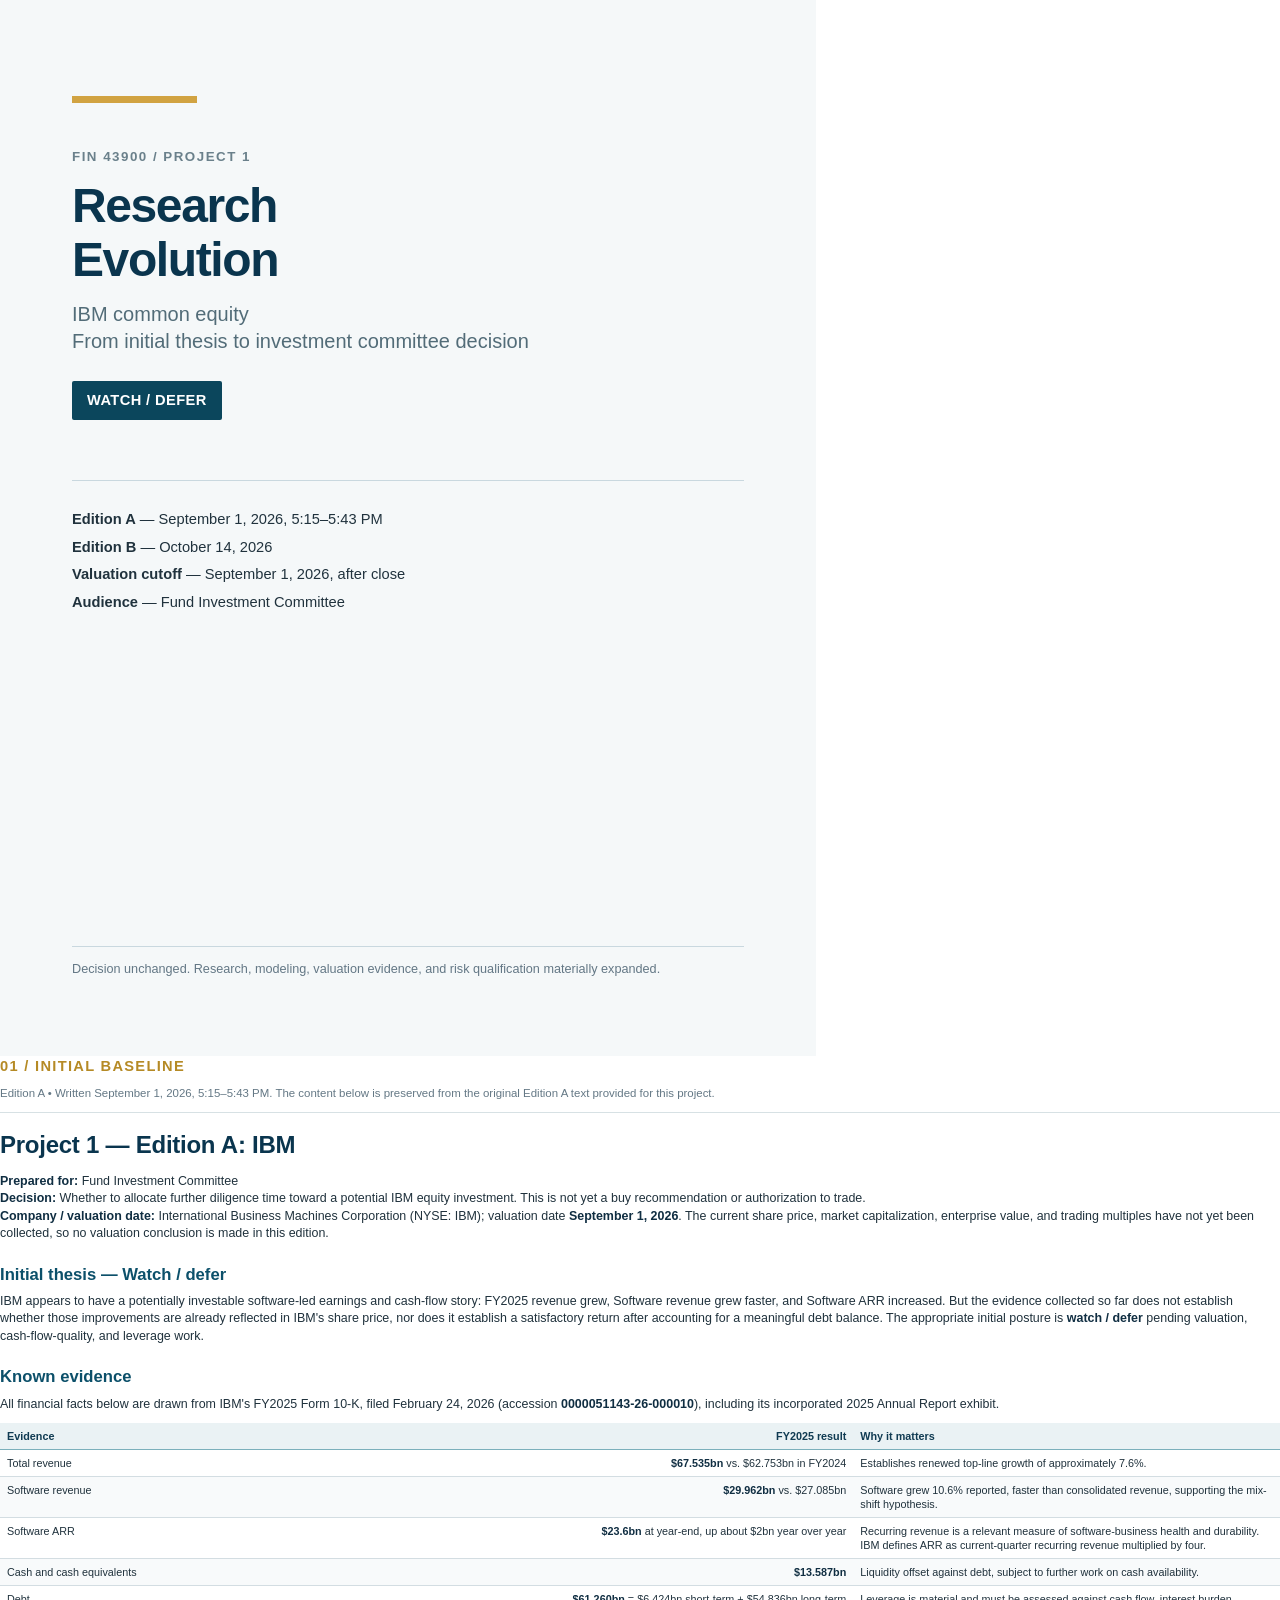
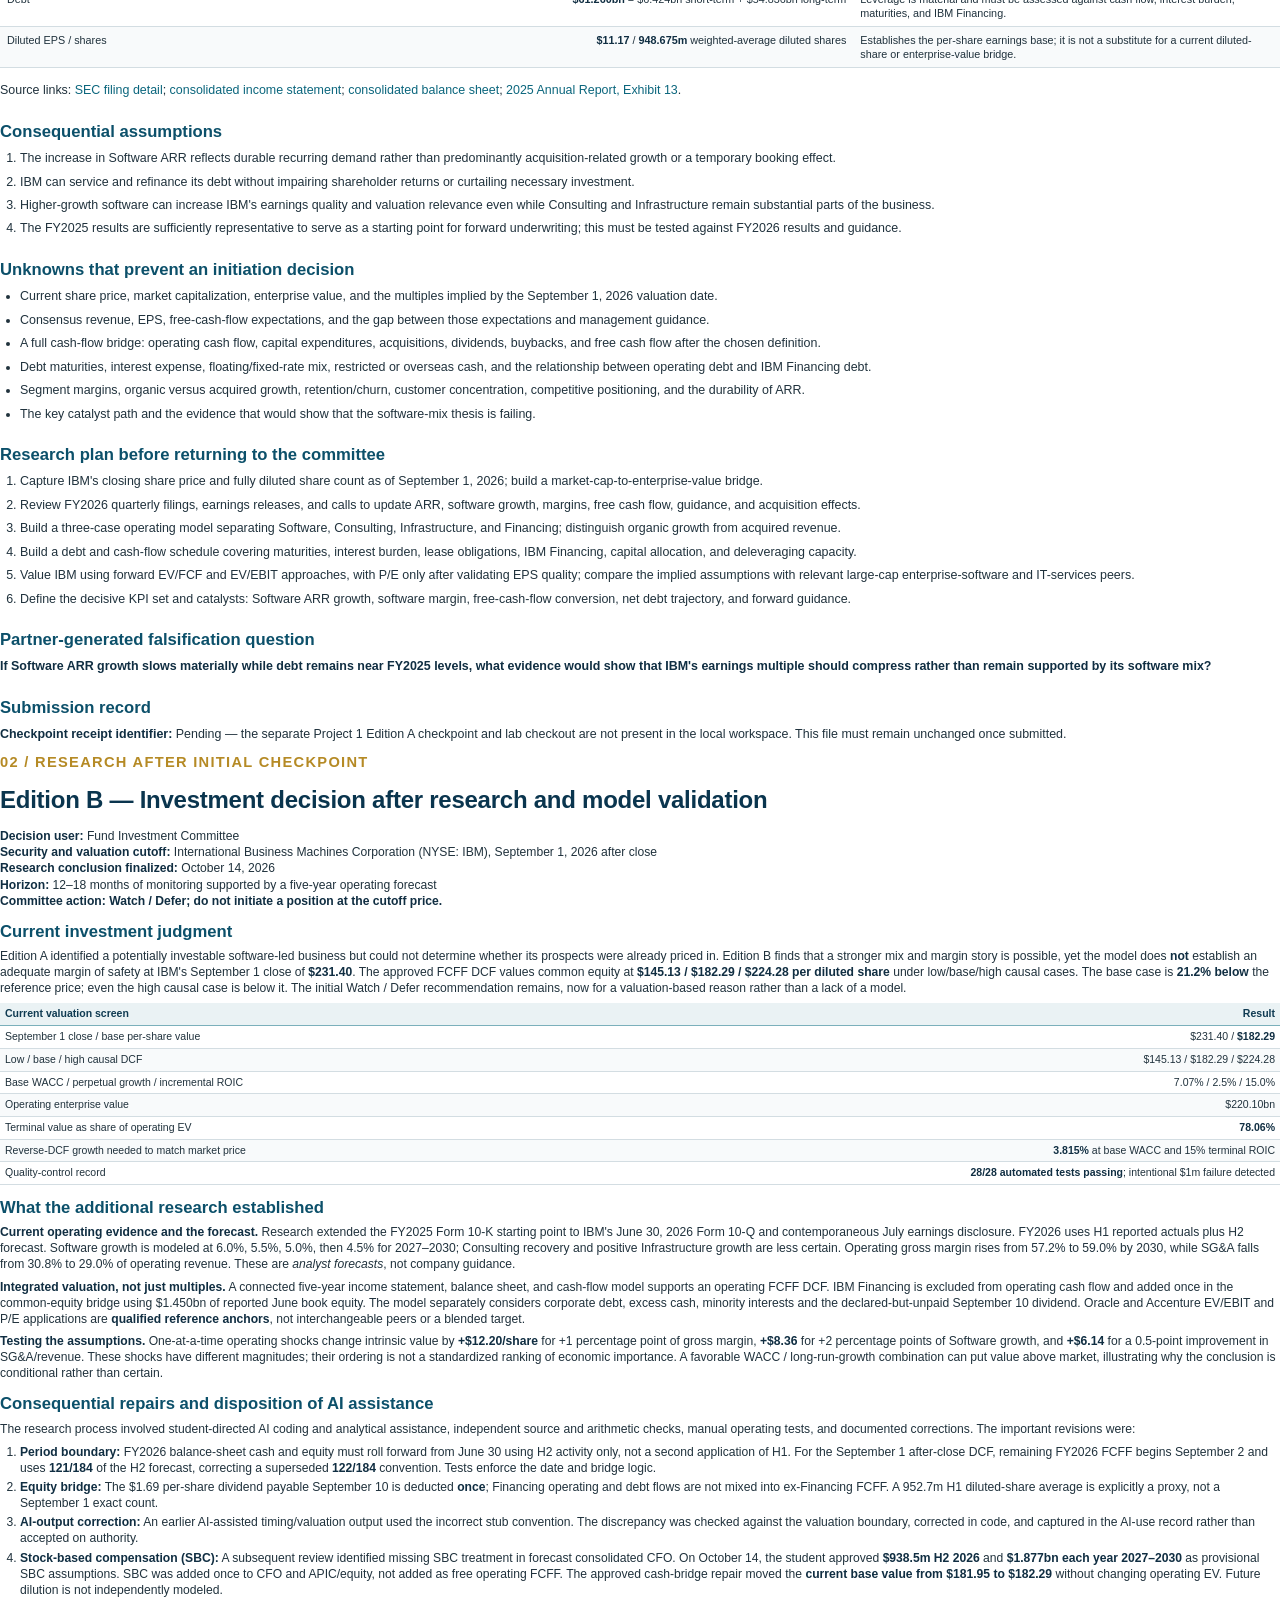
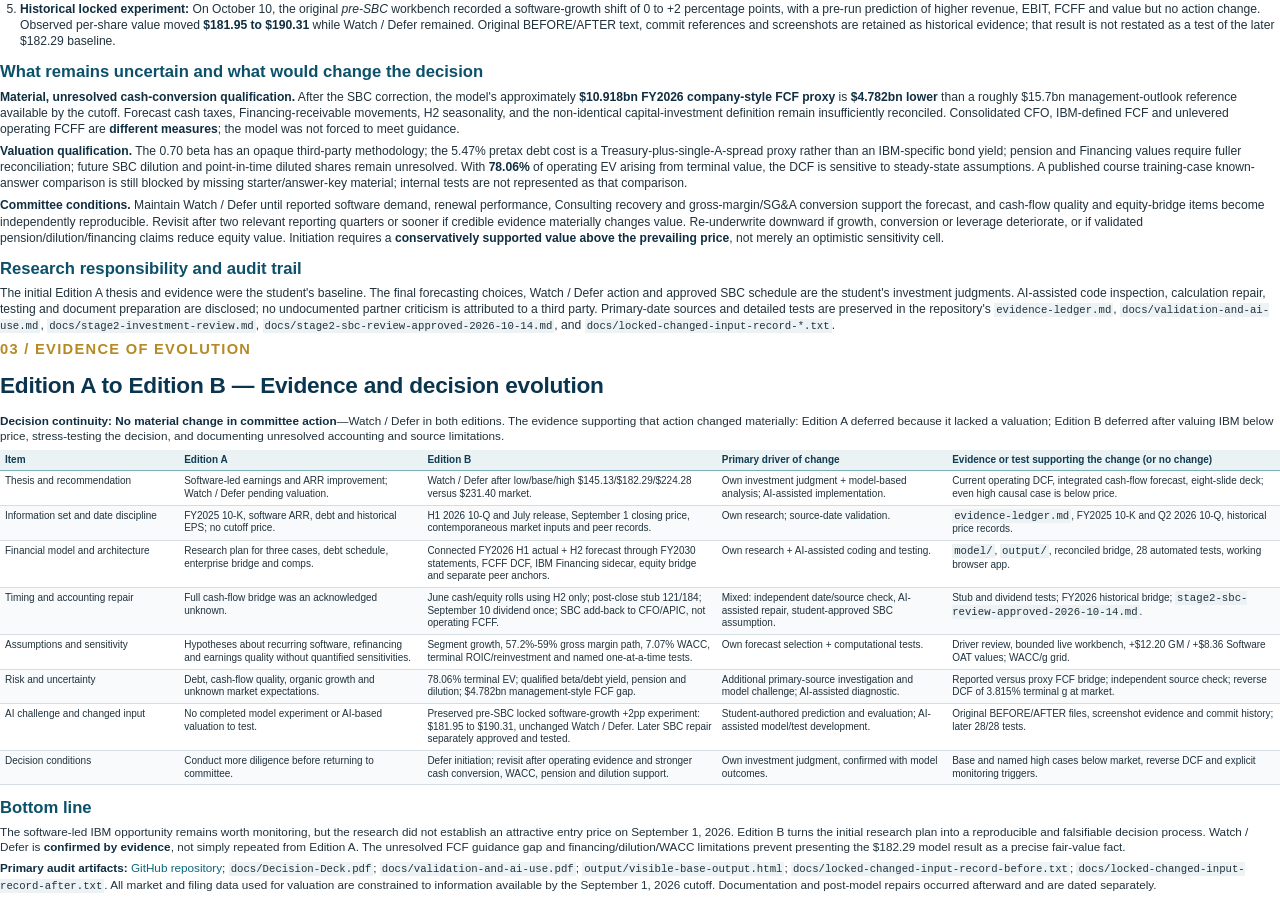
==== docs/Research-Evolution.html @ 05344898 "Complete IBM Research Evolution" ====
<!doctype html><html lang="en"><head><meta charset="utf-8"><title>Research Evolution - IBM | FIN 43900 Project 1</title><style>
@page { size:Letter; margin:.58in .65in .63in; @bottom-right {content: counter(page);color:#697781;font-size:8pt;} }
@page cover { size: Letter; margin:0;@bottom-right {content:"";} }
* { box-sizing:border-box; }
html,body { font-family:Arial,'Liberation Sans',sans-serif; font-size:9.35pt;line-height:1.40; color:#20323d;}
body{margin:0;}
h1 {font-size:18pt;line-height:1.13;color:#0a354e;margin:0 0 15px;letter-spacing:-.25px}
h2{font-size:12.5pt;color:#0c506a;margin:20px 0 7px;page-break-after:avoid}
h3{font-size:11pt;color:#0c506a;margin:13px 0 5px;page-break-after:avoid}
p { margin:0 0 9px;orphans:3;widows:3;}
ul,ol{padding-left:20px;margin:7px 0 12px;}li{margin:0 0 6px;}
strong{color:#102e42}
a{color:#0b667d;text-decoration:none;overflow-wrap:anywhere;}
table {border-collapse:collapse;width:100%;margin:10px 0 14px;font-size:8.15pt; line-height:1.3; table-layout:fixed;}
thead{display:table-header-group} tr{break-inside:avoid;}
th{background:#eaf2f4;color:#103b52;text-align:left;border-bottom:1.7px solid #7bb0bb;padding:6px 7px;overflow-wrap:anywhere;}
td{border-bottom:1px solid #d3dde2;padding:6px 7px;vertical-align:top;overflow-wrap:anywhere;}
tr:nth-child(even) td{background:#f8fafb;}
code{font-family:'Liberation Mono',monospace;font-size:8pt;background:#edf3f5;padding:1px 2px;overflow-wrap:anywhere;}
hr{border:none;border-top:1px solid #beced5;margin:18px 0}
.cover{page:cover;position:relative;width:8.5in;height:11in;background:#f5f8f9;padding:1.0in .75in .85in;page-break-after:always;}
.cover .rule{height:7px;background:#d1a342;width:1.3in; margin:0 0 45px;}
.cover .eyebrow{font-size:10pt;color:#6a808b;font-weight:700;letter-spacing:1.5px;margin-bottom:12px}
.cover h1{font-size:36pt;letter-spacing:-1.4px;max-width:6.5in;margin-bottom:14px}
.cover .subtitle{font-size:15pt;line-height:1.35;color:#526c78;max-width:6.4in}
.cover .meta{margin-top:60px;border-top:1px solid #c9d8df;padding-top:25px;font-size:11pt;line-height:1.9;}
.cover .stamp{position:absolute;bottom:.8in;left:.75in;right:.75in;border-top:1px solid #c9d8df;padding-top:14px;color:#637785;font-size:9.5pt;}
.cover .decision{display:inline-block;background:#0b465c;color:white;font-size:11pt;letter-spacing:.4px;font-weight:700;padding:9px 15px;border-radius:2px;margin-top:26px}
.document-section{page-break-before:always;}
.section-heading{font-size:11pt;letter-spacing:1.3px;text-transform:uppercase;color:#b58a25;font-weight:700;margin-bottom:8px}
.a-note{font-size:8.6pt;color:#647885;border-bottom:1px solid #d7e1e4;padding-bottom:11px;margin-bottom:18px;}
.section-body h1:first-child{margin-top:14px}
.section-b h1{font-size:18pt}
.section-b{font-size:9.1pt;line-height:1.33}
.section-b p{margin-bottom:6px}
.section-b h2{margin-top:12px;margin-bottom:5px}
.section-b li{margin-bottom:3px}
.section-b table{font-size:7.9pt;margin:7px 0 9px}
.section-b td,.section-b th{padding:4px 5px}
.evidence h1 {font-size:17pt;}
.evidence{font-size:8.8pt;line-height:1.30}
.evidence p{margin-bottom:6px}
.evidence h2{margin:12px 0 5px}
.evidence table{font-size:7.5pt;line-height:1.27;margin:6px 0 9px}
.evidence th,.evidence td{padding:4px 5px;}
.evidence th:nth-child(1),.evidence td:nth-child(1){width:14%}
.evidence th:nth-child(2),.evidence td:nth-child(2){width:19%}
.evidence th:nth-child(3),.evidence td:nth-child(3){width:23%}
.evidence th:nth-child(4),.evidence td:nth-child(4){width:18%}
.evidence th:nth-child(5),.evidence td:nth-child(5){width:26%}
.a-body table{font-size:8.1pt;}
.a-body h2+ol{break-inside:avoid;}
</style></head><body>
<section class="cover"><div class="rule"></div><div class="eyebrow">FIN 43900 / PROJECT 1</div><h1>Research<br>Evolution</h1><div class="subtitle">IBM common equity<br>From initial thesis to investment committee decision</div><div class="decision">WATCH / DEFER</div><div class="meta"><b>Edition A</b> — September 1, 2026, 5:15–5:43 PM<br><b>Edition B</b> — October 14, 2026<br><b>Valuation cutoff</b> — September 1, 2026, after close<br><b>Audience</b> — Fund Investment Committee</div><div class="stamp">Decision unchanged. Research, modeling, valuation evidence, and risk qualification materially expanded.</div></section>
<section class="document-section section-a"><div class="section-heading">01 / Initial baseline</div><p class="a-note">Edition A • Written September 1, 2026, 5:15–5:43 PM. The content below is preserved from the original Edition A text provided for this project.</p><div class="section-body a-body"><h1>Project 1 — Edition A: IBM</h1>
<p><strong>Prepared for:</strong> Fund Investment Committee<br />
<strong>Decision:</strong> Whether to allocate further diligence time toward a potential IBM equity investment. This is not yet a buy recommendation or authorization to trade.<br />
<strong>Company / valuation date:</strong> International Business Machines Corporation (NYSE: IBM); valuation date <strong>September 1, 2026</strong>. The current share price, market capitalization, enterprise value, and trading multiples have not yet been collected, so no valuation conclusion is made in this edition.</p>
<h2>Initial thesis — Watch / defer</h2>
<p>IBM appears to have a potentially investable software-led earnings and cash-flow story: FY2025 revenue grew, Software revenue grew faster, and Software ARR increased. But the evidence collected so far does not establish whether those improvements are already reflected in IBM's share price, nor does it establish a satisfactory return after accounting for a meaningful debt balance. The appropriate initial posture is <strong>watch / defer</strong> pending valuation, cash-flow-quality, and leverage work.</p>
<h2>Known evidence</h2>
<p>All financial facts below are drawn from IBM's FY2025 Form 10-K, filed February 24, 2026 (accession <strong>0000051143-26-000010</strong>), including its incorporated 2025 Annual Report exhibit.</p>
<table>
<thead>
<tr>
  <th>Evidence</th>
  <th style="text-align:right">FY2025 result</th>
  <th>Why it matters</th>
</tr>
</thead>
<tbody>
<tr>
  <td>Total revenue</td>
  <td style="text-align:right"><strong>$67.535bn</strong> vs. $62.753bn in FY2024</td>
  <td>Establishes renewed top-line growth of approximately 7.6%.</td>
</tr>
<tr>
  <td>Software revenue</td>
  <td style="text-align:right"><strong>$29.962bn</strong> vs. $27.085bn</td>
  <td>Software grew 10.6% reported, faster than consolidated revenue, supporting the mix-shift hypothesis.</td>
</tr>
<tr>
  <td>Software ARR</td>
  <td style="text-align:right"><strong>$23.6bn</strong> at year-end, up about $2bn year over year</td>
  <td>Recurring revenue is a relevant measure of software-business health and durability. IBM defines ARR as current-quarter recurring revenue multiplied by four.</td>
</tr>
<tr>
  <td>Cash and cash equivalents</td>
  <td style="text-align:right"><strong>$13.587bn</strong></td>
  <td>Liquidity offset against debt, subject to further work on cash availability.</td>
</tr>
<tr>
  <td>Debt</td>
  <td style="text-align:right"><strong>$61.260bn</strong> = $6.424bn short-term + $54.836bn long-term</td>
  <td>Leverage is material and must be assessed against cash flow, interest burden, maturities, and IBM Financing.</td>
</tr>
<tr>
  <td>Diluted EPS / shares</td>
  <td style="text-align:right"><strong>$11.17</strong> / <strong>948.675m</strong> weighted-average diluted shares</td>
  <td>Establishes the per-share earnings base; it is not a substitute for a current diluted-share or enterprise-value bridge.</td>
</tr>
</tbody>
</table>
<p>Source links: <a href="https://www.sec.gov/Archives/edgar/data/51143/000005114326000010/0000051143-26-000010-index.html">SEC filing detail</a>; <a href="https://www.sec.gov/Archives/edgar/data/51143/000005114326000010/R3.htm">consolidated income statement</a>; <a href="https://www.sec.gov/Archives/edgar/data/51143/000005114326000010/R5.htm">consolidated balance sheet</a>; <a href="https://www.sec.gov/Archives/edgar/data/51143/000005114326000010/ibm-20251231_d2.htm">2025 Annual Report, Exhibit 13</a>.</p>
<h2>Consequential assumptions</h2>
<ol>
<li>The increase in Software ARR reflects durable recurring demand rather than predominantly acquisition-related growth or a temporary booking effect.</li>
<li>IBM can service and refinance its debt without impairing shareholder returns or curtailing necessary investment.</li>
<li>Higher-growth software can increase IBM's earnings quality and valuation relevance even while Consulting and Infrastructure remain substantial parts of the business.</li>
<li>The FY2025 results are sufficiently representative to serve as a starting point for forward underwriting; this must be tested against FY2026 results and guidance.</li>
</ol>
<h2>Unknowns that prevent an initiation decision</h2>
<ul>
<li>Current share price, market capitalization, enterprise value, and the multiples implied by the September 1, 2026 valuation date.</li>
<li>Consensus revenue, EPS, free-cash-flow expectations, and the gap between those expectations and management guidance.</li>
<li>A full cash-flow bridge: operating cash flow, capital expenditures, acquisitions, dividends, buybacks, and free cash flow after the chosen definition.</li>
<li>Debt maturities, interest expense, floating/fixed-rate mix, restricted or overseas cash, and the relationship between operating debt and IBM Financing debt.</li>
<li>Segment margins, organic versus acquired growth, retention/churn, customer concentration, competitive positioning, and the durability of ARR.</li>
<li>The key catalyst path and the evidence that would show that the software-mix thesis is failing.</li>
</ul>
<h2>Research plan before returning to the committee</h2>
<ol>
<li>Capture IBM's closing share price and fully diluted share count as of September 1, 2026; build a market-cap-to-enterprise-value bridge.</li>
<li>Review FY2026 quarterly filings, earnings releases, and calls to update ARR, software growth, margins, free cash flow, guidance, and acquisition effects.</li>
<li>Build a three-case operating model separating Software, Consulting, Infrastructure, and Financing; distinguish organic growth from acquired revenue.</li>
<li>Build a debt and cash-flow schedule covering maturities, interest burden, lease obligations, IBM Financing, capital allocation, and deleveraging capacity.</li>
<li>Value IBM using forward EV/FCF and EV/EBIT approaches, with P/E only after validating EPS quality; compare the implied assumptions with relevant large-cap enterprise-software and IT-services peers.</li>
<li>Define the decisive KPI set and catalysts: Software ARR growth, software margin, free-cash-flow conversion, net debt trajectory, and forward guidance.</li>
</ol>
<h2>Partner-generated falsification question</h2>
<p><strong>If Software ARR growth slows materially while debt remains near FY2025 levels, what evidence would show that IBM's earnings multiple should compress rather than remain supported by its software mix?</strong></p>
<h2>Submission record</h2>
<p><strong>Checkpoint receipt identifier:</strong> Pending — the separate Project 1 Edition A checkpoint and lab checkout are not present in the local workspace. This file must remain unchanged once submitted.</p>
</div></section>
<section class="document-section section-b"><div class="section-heading">02 / Research after initial checkpoint</div><div class="section-body"><h1>Edition B — Investment decision after research and model validation</h1>
<p><strong>Decision user:</strong> Fund Investment Committee<br />
<strong>Security and valuation cutoff:</strong> International Business Machines Corporation (NYSE: IBM), September 1, 2026 after close<br />
<strong>Research conclusion finalized:</strong> October 14, 2026<br />
<strong>Horizon:</strong> 12–18 months of monitoring supported by a five-year operating forecast<br />
<strong>Committee action:</strong> <strong>Watch / Defer; do not initiate a position at the cutoff price.</strong></p>
<h2>Current investment judgment</h2>
<p>Edition A identified a potentially investable software-led business but could not determine whether its prospects were already priced in. Edition B finds that a stronger mix and margin story is possible, yet the model does <strong>not</strong> establish an adequate margin of safety at IBM's September 1 close of <strong>$231.40</strong>. The approved FCFF DCF values common equity at <strong>$145.13 / $182.29 / $224.28 per diluted share</strong> under low/base/high causal cases. The base case is <strong>21.2% below</strong> the reference price; even the high causal case is below it. The initial Watch / Defer recommendation remains, now for a valuation-based reason rather than a lack of a model.</p>
<table>
<thead>
<tr>
  <th style="text-align:left">Current valuation screen</th>
  <th style="text-align:right">Result</th>
</tr>
</thead>
<tbody>
<tr>
  <td style="text-align:left">September 1 close / base per-share value</td>
  <td style="text-align:right">$231.40 / <strong>$182.29</strong></td>
</tr>
<tr>
  <td style="text-align:left">Low / base / high causal DCF</td>
  <td style="text-align:right">$145.13 / $182.29 / $224.28</td>
</tr>
<tr>
  <td style="text-align:left">Base WACC / perpetual growth / incremental ROIC</td>
  <td style="text-align:right">7.07% / 2.5% / 15.0%</td>
</tr>
<tr>
  <td style="text-align:left">Operating enterprise value</td>
  <td style="text-align:right">$220.10bn</td>
</tr>
<tr>
  <td style="text-align:left">Terminal value as share of operating EV</td>
  <td style="text-align:right"><strong>78.06%</strong></td>
</tr>
<tr>
  <td style="text-align:left">Reverse-DCF growth needed to match market price</td>
  <td style="text-align:right"><strong>3.815%</strong> at base WACC and 15% terminal ROIC</td>
</tr>
<tr>
  <td style="text-align:left">Quality-control record</td>
  <td style="text-align:right"><strong>28/28 automated tests passing</strong>; intentional $1m failure detected</td>
</tr>
</tbody>
</table>
<h2>What the additional research established</h2>
<p><strong>Current operating evidence and the forecast.</strong> Research extended the FY2025 Form 10-K starting point to IBM's June 30, 2026 Form 10-Q and contemporaneous July earnings disclosure. FY2026 uses H1 reported actuals plus H2 forecast. Software growth is modeled at 6.0%, 5.5%, 5.0%, then 4.5% for 2027–2030; Consulting recovery and positive Infrastructure growth are less certain. Operating gross margin rises from 57.2% to 59.0% by 2030, while SG&amp;A falls from 30.8% to 29.0% of operating revenue. These are <em>analyst forecasts</em>, not company guidance.</p>
<p><strong>Integrated valuation, not just multiples.</strong> A connected five-year income statement, balance sheet, and cash-flow model supports an operating FCFF DCF. IBM Financing is excluded from operating cash flow and added once in the common-equity bridge using $1.450bn of reported June book equity. The model separately considers corporate debt, excess cash, minority interests and the declared-but-unpaid September 10 dividend. Oracle and Accenture EV/EBIT and P/E applications are <strong>qualified reference anchors</strong>, not interchangeable peers or a blended target.</p>
<p><strong>Testing the assumptions.</strong> One-at-a-time operating shocks change intrinsic value by <strong>+$12.20/share</strong> for +1 percentage point of gross margin, <strong>+$8.36</strong> for +2 percentage points of Software growth, and <strong>+$6.14</strong> for a 0.5-point improvement in SG&amp;A/revenue. These shocks have different magnitudes; their ordering is not a standardized ranking of economic importance. A favorable WACC / long-run-growth combination can put value above market, illustrating why the conclusion is conditional rather than certain.</p>
<h2>Consequential repairs and disposition of AI assistance</h2>
<p>The research process involved student-directed AI coding and analytical assistance, independent source and arithmetic checks, manual operating tests, and documented corrections. The important revisions were:</p>
<ol>
<li><strong>Period boundary:</strong> FY2026 balance-sheet cash and equity must roll forward from June 30 using H2 activity only, not a second application of H1. For the September 1 after-close DCF, remaining FY2026 FCFF begins September 2 and uses <strong>121/184</strong> of the H2 forecast, correcting a superseded <strong>122/184</strong> convention. Tests enforce the date and bridge logic.</li>
<li><strong>Equity bridge:</strong> The $1.69 per-share dividend payable September 10 is deducted <strong>once</strong>; Financing operating and debt flows are not mixed into ex-Financing FCFF. A 952.7m H1 diluted-share average is explicitly a proxy, not a September 1 exact count.</li>
<li><strong>AI-output correction:</strong> An earlier AI-assisted timing/valuation output used the incorrect stub convention. The discrepancy was checked against the valuation boundary, corrected in code, and captured in the AI-use record rather than accepted on authority.</li>
<li><strong>Stock-based compensation (SBC):</strong> A subsequent review identified missing SBC treatment in forecast consolidated CFO. On October 14, the student approved <strong>$938.5m H2 2026</strong> and <strong>$1.877bn each year 2027–2030</strong> as provisional SBC assumptions. SBC was added once to CFO and APIC/equity, not added as free operating FCFF. The approved cash-bridge repair moved the <strong>current base value from $181.95 to $182.29</strong> without changing operating EV. Future dilution is not independently modeled.</li>
<li><strong>Historical locked experiment:</strong> On October 10, the original <em>pre-SBC</em> workbench recorded a software-growth shift of 0 to +2 percentage points, with a pre-run prediction of higher revenue, EBIT, FCFF and value but no action change. Observed per-share value moved <strong>$181.95 to $190.31</strong> while Watch / Defer remained. Original BEFORE/AFTER text, commit references and screenshots are retained as historical evidence; that result is not restated as a test of the later $182.29 baseline.</li>
</ol>
<h2>What remains uncertain and what would change the decision</h2>
<p><strong>Material, unresolved cash-conversion qualification.</strong> After the SBC correction, the model's approximately <strong>$10.918bn FY2026 company-style FCF proxy</strong> is <strong>$4.782bn lower</strong> than a roughly $15.7bn management-outlook reference available by the cutoff. Forecast cash taxes, Financing-receivable movements, H2 seasonality, and the non-identical capital-investment definition remain insufficiently reconciled. Consolidated CFO, IBM-defined FCF and unlevered operating FCFF are <strong>different measures</strong>; the model was not forced to meet guidance.</p>
<p><strong>Valuation qualification.</strong> The 0.70 beta has an opaque third-party methodology; the 5.47% pretax debt cost is a Treasury-plus-single-A-spread proxy rather than an IBM-specific bond yield; pension and Financing values require fuller reconciliation; future SBC dilution and point-in-time diluted shares remain unresolved. With <strong>78.06%</strong> of operating EV arising from terminal value, the DCF is sensitive to steady-state assumptions. A published course training-case known-answer comparison is still blocked by missing starter/answer-key material; internal tests are not represented as that comparison.</p>
<p><strong>Committee conditions.</strong> Maintain Watch / Defer until reported software demand, renewal performance, Consulting recovery and gross-margin/SG&amp;A conversion support the forecast, and cash-flow quality and equity-bridge items become independently reproducible. Revisit after two relevant reporting quarters or sooner if credible evidence materially changes value. Re-underwrite downward if growth, conversion or leverage deteriorate, or if validated pension/dilution/financing claims reduce equity value. Initiation requires a <strong>conservatively supported value above the prevailing price</strong>, not merely an optimistic sensitivity cell.</p>
<h2>Research responsibility and audit trail</h2>
<p>The initial Edition A thesis and evidence were the student's baseline. The final forecasting choices, Watch / Defer action and approved SBC schedule are the student's investment judgments. AI-assisted code inspection, calculation repair, testing and document preparation are disclosed; no undocumented partner criticism is attributed to a third party. Primary-date sources and detailed tests are preserved in the repository's <code>evidence-ledger.md</code>, <code>docs/validation-and-ai-use.md</code>, <code>docs/stage2-investment-review.md</code>, <code>docs/stage2-sbc-review-approved-2026-10-14.md</code>, and <code>docs/locked-changed-input-record-*.txt</code>.</p>
</div></section>
<section class="document-section evidence"><div class="section-heading">03 / Evidence of evolution</div><div class="section-body"><h1>Edition A to Edition B — Evidence and decision evolution</h1>
<p><strong>Decision continuity:</strong> <strong>No material change in committee action</strong>—Watch / Defer in both editions. The evidence supporting that action changed materially: Edition A deferred because it lacked a valuation; Edition B deferred after valuing IBM below price, stress-testing the decision, and documenting unresolved accounting and source limitations.</p>
<table>
<thead>
<tr>
  <th>Item</th>
  <th>Edition A</th>
  <th>Edition B</th>
  <th>Primary driver of change</th>
  <th>Evidence or test supporting the change (or no change)</th>
</tr>
</thead>
<tbody>
<tr>
  <td>Thesis and recommendation</td>
  <td>Software-led earnings and ARR improvement; Watch / Defer pending valuation.</td>
  <td>Watch / Defer after low/base/high $145.13/$182.29/$224.28 versus $231.40 market.</td>
  <td>Own investment judgment + model-based analysis; AI-assisted implementation.</td>
  <td>Current operating DCF, integrated cash-flow forecast, eight-slide deck; even high causal case is below price.</td>
</tr>
<tr>
  <td>Information set and date discipline</td>
  <td>FY2025 10-K, software ARR, debt and historical EPS; no cutoff price.</td>
  <td>H1 2026 10-Q and July release, September 1 closing price, contemporaneous market inputs and peer records.</td>
  <td>Own research; source-date validation.</td>
  <td><code>evidence-ledger.md</code>, FY2025 10-K and Q2 2026 10-Q, historical price records.</td>
</tr>
<tr>
  <td>Financial model and architecture</td>
  <td>Research plan for three cases, debt schedule, enterprise bridge and comps.</td>
  <td>Connected FY2026 H1 actual + H2 forecast through FY2030 statements, FCFF DCF, IBM Financing sidecar, equity bridge and separate peer anchors.</td>
  <td>Own research + AI-assisted coding and testing.</td>
  <td><code>model/</code>, <code>output/</code>, reconciled bridge, 28 automated tests, working browser app.</td>
</tr>
<tr>
  <td>Timing and accounting repair</td>
  <td>Full cash-flow bridge was an acknowledged unknown.</td>
  <td>June cash/equity rolls using H2 only; post-close stub 121/184; September 10 dividend once; SBC add-back to CFO/APIC, not operating FCFF.</td>
  <td>Mixed: independent date/source check, AI-assisted repair, student-approved SBC assumption.</td>
  <td>Stub and dividend tests; FY2026 historical bridge; <code>stage2-sbc-review-approved-2026-10-14.md</code>.</td>
</tr>
<tr>
  <td>Assumptions and sensitivity</td>
  <td>Hypotheses about recurring software, refinancing and earnings quality without quantified sensitivities.</td>
  <td>Segment growth, 57.2%-59% gross margin path, 7.07% WACC, terminal ROIC/reinvestment and named one-at-a-time tests.</td>
  <td>Own forecast selection + computational tests.</td>
  <td>Driver review, bounded live workbench, +$12.20 GM / +$8.36 Software OAT values; WACC/g grid.</td>
</tr>
<tr>
  <td>Risk and uncertainty</td>
  <td>Debt, cash-flow quality, organic growth and unknown market expectations.</td>
  <td>78.06% terminal EV; qualified beta/debt yield, pension and dilution; $4.782bn management-style FCF gap.</td>
  <td>Additional primary-source investigation and model challenge; AI-assisted diagnostic.</td>
  <td>Reported versus proxy FCF bridge; independent source check; reverse DCF of 3.815% terminal g at market.</td>
</tr>
<tr>
  <td>AI challenge and changed input</td>
  <td>No completed model experiment or AI-based valuation to test.</td>
  <td>Preserved pre-SBC locked software-growth +2pp experiment: $181.95 to $190.31, unchanged Watch / Defer. Later SBC repair separately approved and tested.</td>
  <td>Student-authored prediction and evaluation; AI-assisted model/test development.</td>
  <td>Original BEFORE/AFTER files, screenshot evidence and commit history; later 28/28 tests.</td>
</tr>
<tr>
  <td>Decision conditions</td>
  <td>Conduct more diligence before returning to committee.</td>
  <td>Defer initiation; revisit after operating evidence and stronger cash conversion, WACC, pension and dilution support.</td>
  <td>Own investment judgment, confirmed with model outcomes.</td>
  <td>Base and named high cases below market, reverse DCF and explicit monitoring triggers.</td>
</tr>
</tbody>
</table>
<h2>Bottom line</h2>
<p>The software-led IBM opportunity remains worth monitoring, but the research did not establish an attractive entry price on September 1, 2026. Edition B turns the initial research plan into a reproducible and falsifiable decision process. Watch / Defer is <strong>confirmed by evidence</strong>, not simply repeated from Edition A. The unresolved FCF guidance gap and financing/dilution/WACC limitations prevent presenting the $182.29 model result as a precise fair-value fact.</p>
<p><strong>Primary audit artifacts:</strong> <a href="https://github.com/cmainville/ibm-project-1">GitHub repository</a>; <code>docs/Decision-Deck.pdf</code>; <code>docs/validation-and-ai-use.pdf</code>; <code>output/visible-base-output.html</code>; <code>docs/locked-changed-input-record-before.txt</code>; <code>docs/locked-changed-input-record-after.txt</code>. All market and filing data used for valuation are constrained to information available by the September 1, 2026 cutoff. Documentation and post-model repairs occurred afterward and are dated separately.</p>
</div></section>
</body></html>
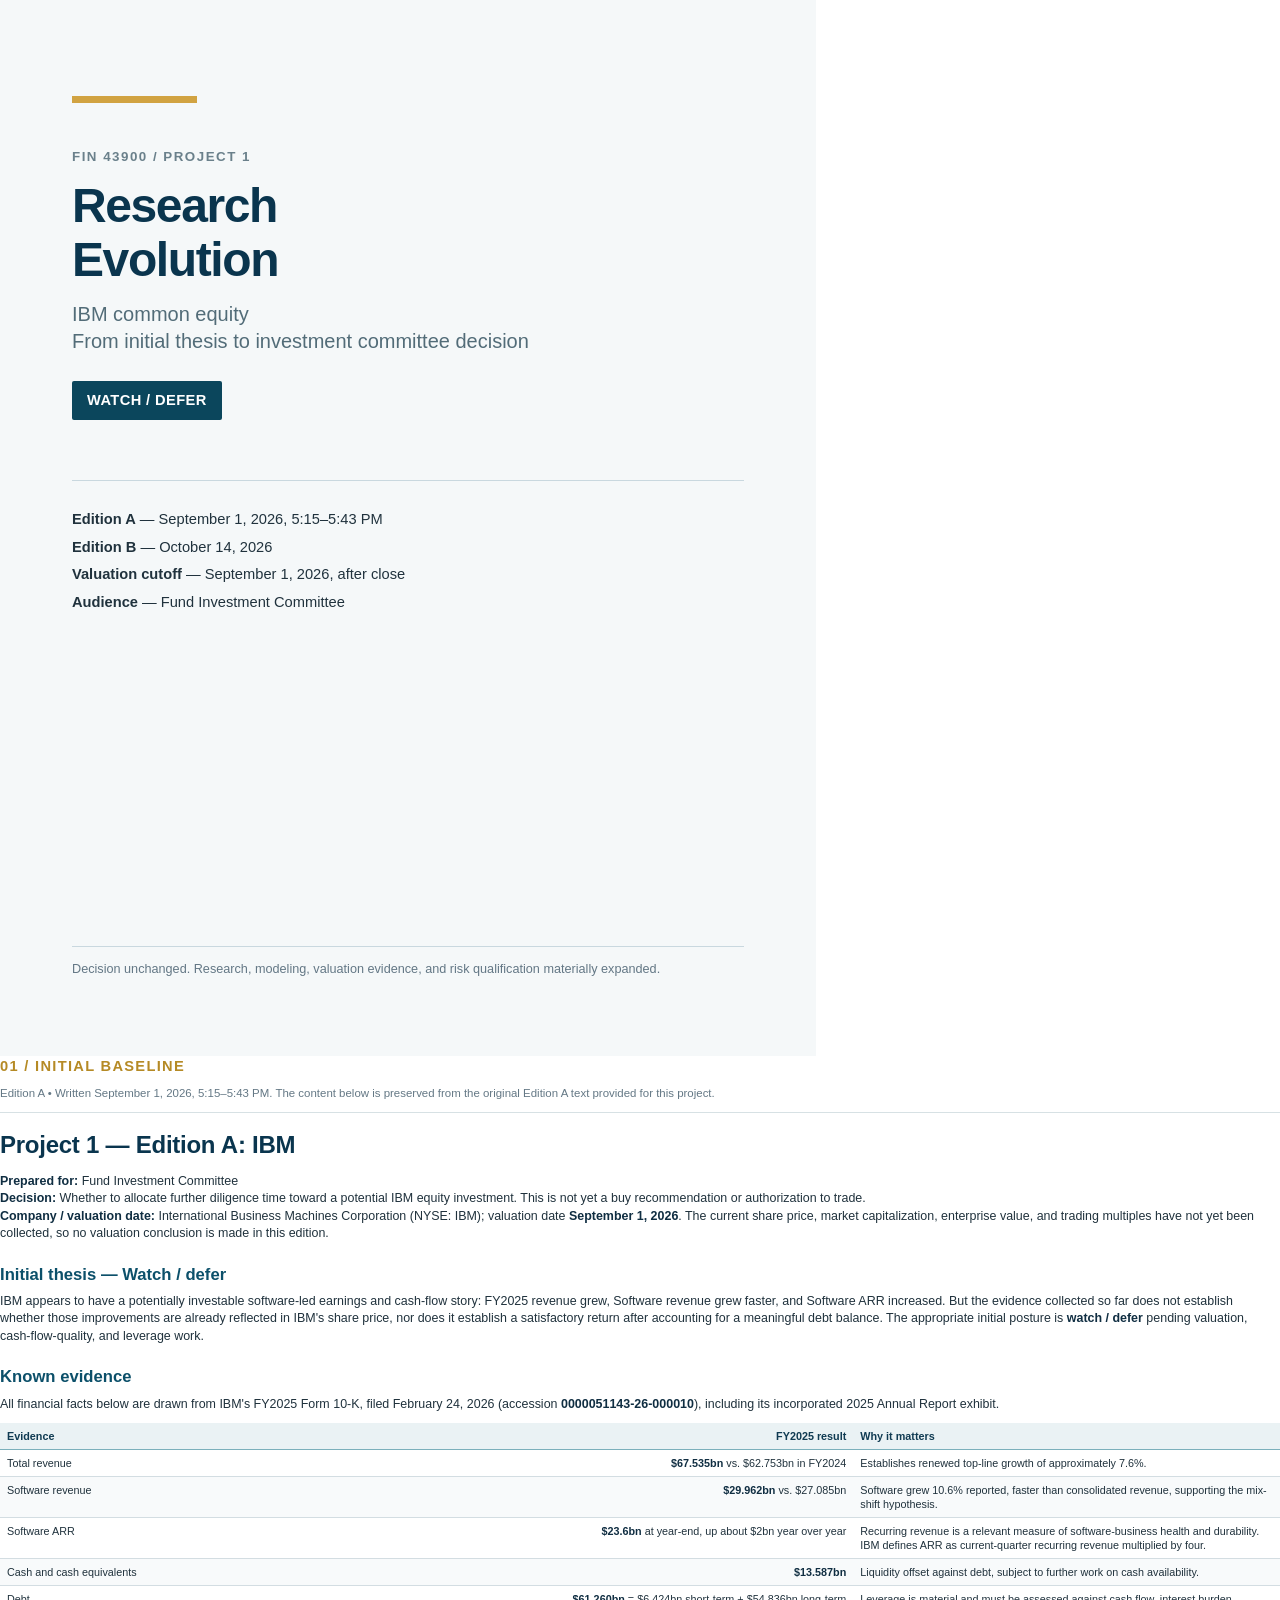
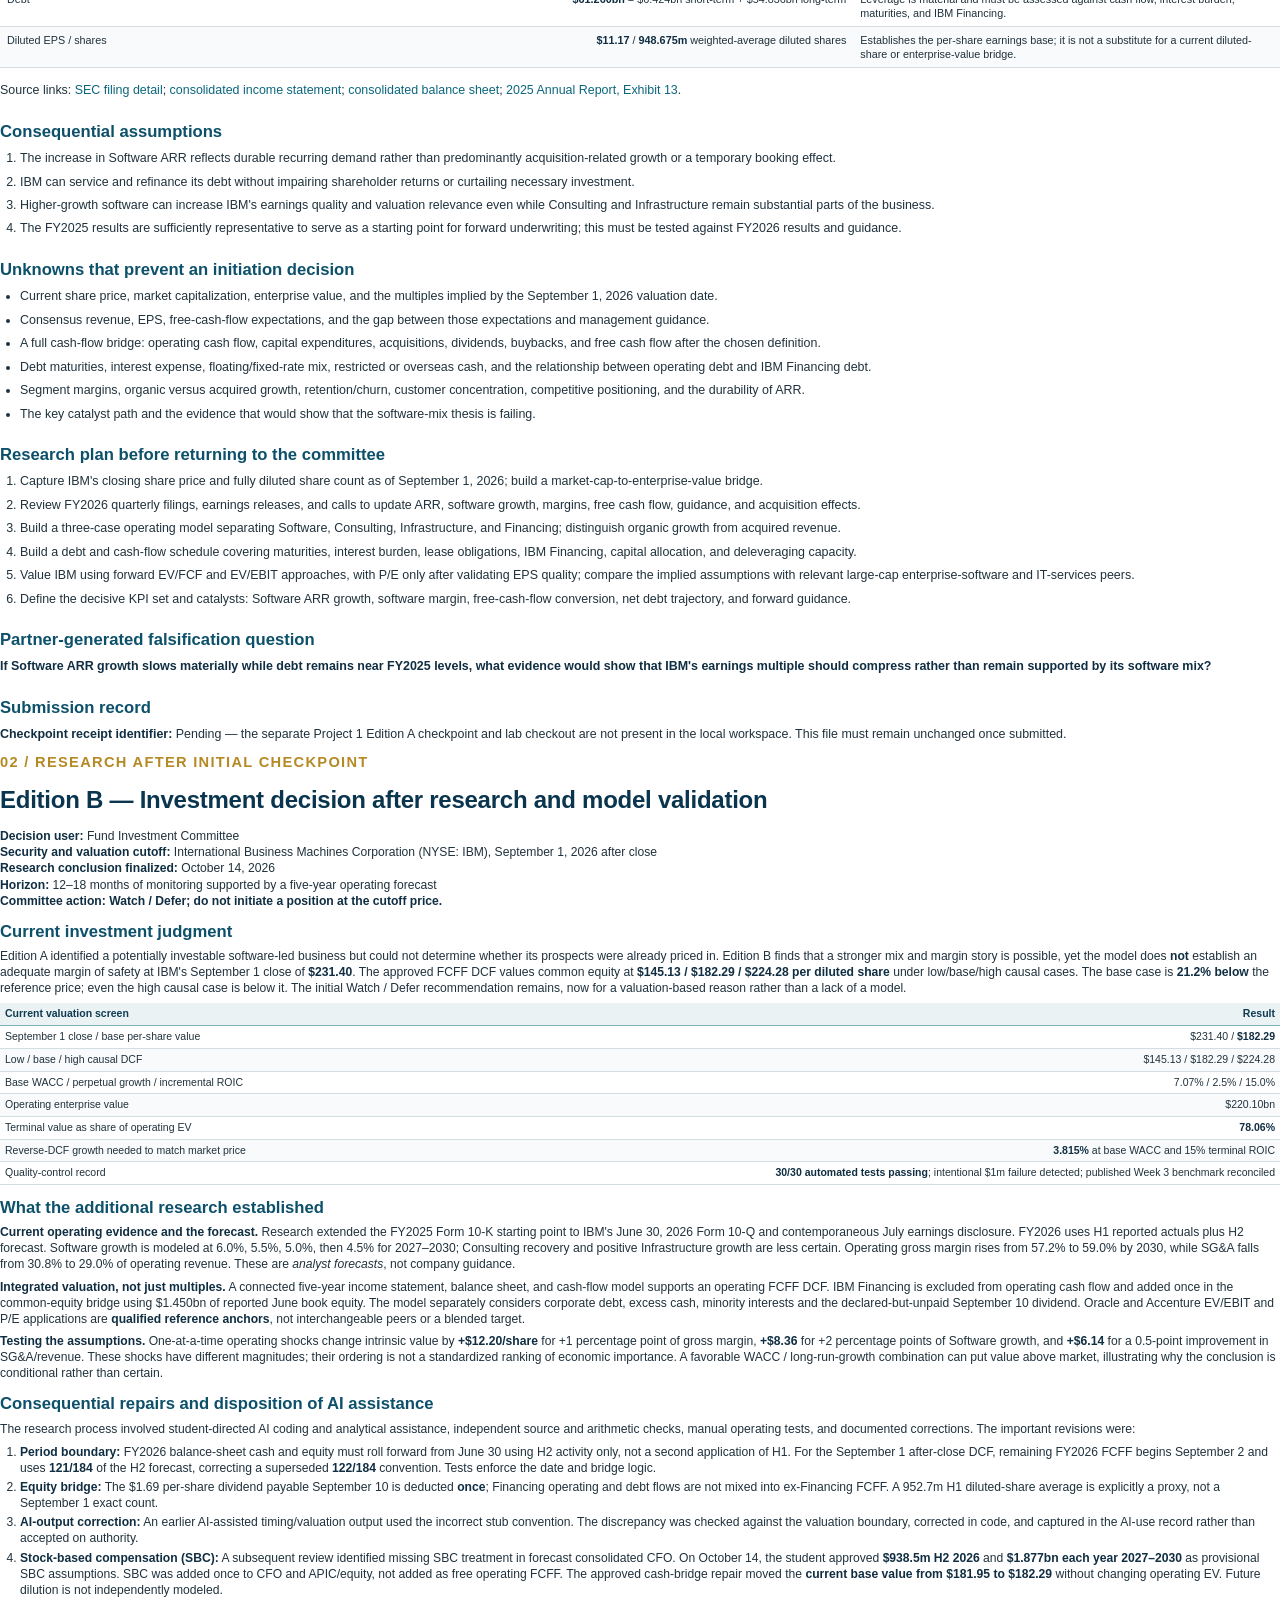
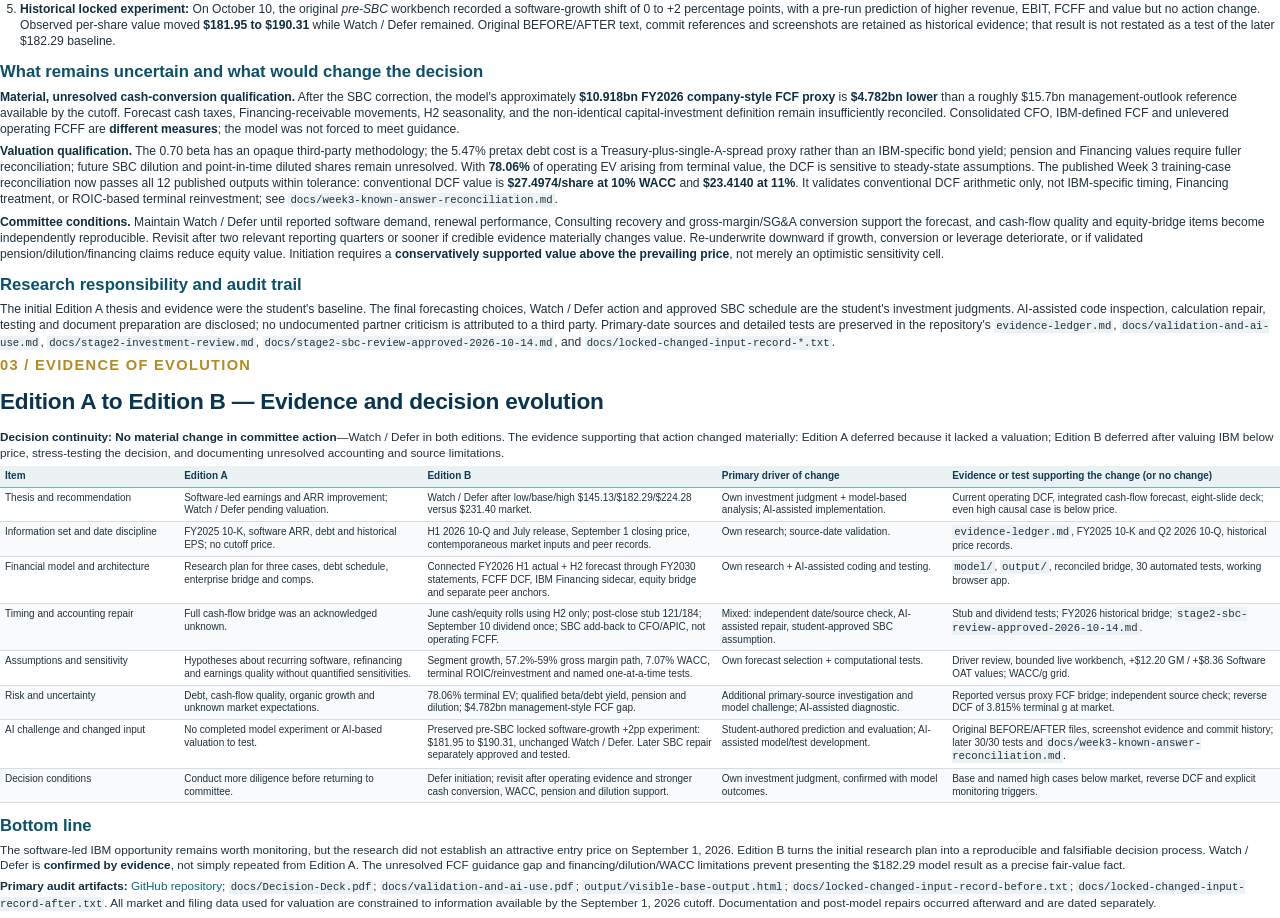
==== commit 25112b1f: "Complete Final IBM Pre-Recording Audit" ====
--- a/docs/Research-Evolution.html
+++ b/docs/Research-Evolution.html
@@ -174,7 +174,7 @@
 </tr>
 <tr>
   <td style="text-align:left">Quality-control record</td>
-  <td style="text-align:right"><strong>28/28 automated tests passing</strong>; intentional $1m failure detected</td>
+  <td style="text-align:right"><strong>30/30 automated tests passing</strong>; intentional $1m failure detected; published Week 3 benchmark reconciled</td>
 </tr>
 </tbody>
 </table>
@@ -193,7 +193,7 @@
 </ol>
 <h2>What remains uncertain and what would change the decision</h2>
 <p><strong>Material, unresolved cash-conversion qualification.</strong> After the SBC correction, the model's approximately <strong>$10.918bn FY2026 company-style FCF proxy</strong> is <strong>$4.782bn lower</strong> than a roughly $15.7bn management-outlook reference available by the cutoff. Forecast cash taxes, Financing-receivable movements, H2 seasonality, and the non-identical capital-investment definition remain insufficiently reconciled. Consolidated CFO, IBM-defined FCF and unlevered operating FCFF are <strong>different measures</strong>; the model was not forced to meet guidance.</p>
-<p><strong>Valuation qualification.</strong> The 0.70 beta has an opaque third-party methodology; the 5.47% pretax debt cost is a Treasury-plus-single-A-spread proxy rather than an IBM-specific bond yield; pension and Financing values require fuller reconciliation; future SBC dilution and point-in-time diluted shares remain unresolved. With <strong>78.06%</strong> of operating EV arising from terminal value, the DCF is sensitive to steady-state assumptions. A published course training-case known-answer comparison is still blocked by missing starter/answer-key material; internal tests are not represented as that comparison.</p>
+<p><strong>Valuation qualification.</strong> The 0.70 beta has an opaque third-party methodology; the 5.47% pretax debt cost is a Treasury-plus-single-A-spread proxy rather than an IBM-specific bond yield; pension and Financing values require fuller reconciliation; future SBC dilution and point-in-time diluted shares remain unresolved. With <strong>78.06%</strong> of operating EV arising from terminal value, the DCF is sensitive to steady-state assumptions. The published Week 3 training-case reconciliation now passes all 12 published outputs within tolerance: conventional DCF value is <strong>$27.4974/share at 10% WACC</strong> and <strong>$23.4140 at 11%</strong>. It validates conventional DCF arithmetic only, not IBM-specific timing, Financing treatment, or ROIC-based terminal reinvestment; see <code>docs/week3-known-answer-reconciliation.md</code>.</p>
 <p><strong>Committee conditions.</strong> Maintain Watch / Defer until reported software demand, renewal performance, Consulting recovery and gross-margin/SG&amp;A conversion support the forecast, and cash-flow quality and equity-bridge items become independently reproducible. Revisit after two relevant reporting quarters or sooner if credible evidence materially changes value. Re-underwrite downward if growth, conversion or leverage deteriorate, or if validated pension/dilution/financing claims reduce equity value. Initiation requires a <strong>conservatively supported value above the prevailing price</strong>, not merely an optimistic sensitivity cell.</p>
 <h2>Research responsibility and audit trail</h2>
 <p>The initial Edition A thesis and evidence were the student's baseline. The final forecasting choices, Watch / Defer action and approved SBC schedule are the student's investment judgments. AI-assisted code inspection, calculation repair, testing and document preparation are disclosed; no undocumented partner criticism is attributed to a third party. Primary-date sources and detailed tests are preserved in the repository's <code>evidence-ledger.md</code>, <code>docs/validation-and-ai-use.md</code>, <code>docs/stage2-investment-review.md</code>, <code>docs/stage2-sbc-review-approved-2026-10-14.md</code>, and <code>docs/locked-changed-input-record-*.txt</code>.</p>
@@ -230,7 +230,7 @@
   <td>Research plan for three cases, debt schedule, enterprise bridge and comps.</td>
   <td>Connected FY2026 H1 actual + H2 forecast through FY2030 statements, FCFF DCF, IBM Financing sidecar, equity bridge and separate peer anchors.</td>
   <td>Own research + AI-assisted coding and testing.</td>
-  <td><code>model/</code>, <code>output/</code>, reconciled bridge, 28 automated tests, working browser app.</td>
+  <td><code>model/</code>, <code>output/</code>, reconciled bridge, 30 automated tests, working browser app.</td>
 </tr>
 <tr>
   <td>Timing and accounting repair</td>
@@ -258,7 +258,7 @@
   <td>No completed model experiment or AI-based valuation to test.</td>
   <td>Preserved pre-SBC locked software-growth +2pp experiment: $181.95 to $190.31, unchanged Watch / Defer. Later SBC repair separately approved and tested.</td>
   <td>Student-authored prediction and evaluation; AI-assisted model/test development.</td>
-  <td>Original BEFORE/AFTER files, screenshot evidence and commit history; later 28/28 tests.</td>
+  <td>Original BEFORE/AFTER files, screenshot evidence and commit history; later 30/30 tests and <code>docs/week3-known-answer-reconciliation.md</code>.</td>
 </tr>
 <tr>
   <td>Decision conditions</td>
@@ -273,4 +273,4 @@
 <p>The software-led IBM opportunity remains worth monitoring, but the research did not establish an attractive entry price on September 1, 2026. Edition B turns the initial research plan into a reproducible and falsifiable decision process. Watch / Defer is <strong>confirmed by evidence</strong>, not simply repeated from Edition A. The unresolved FCF guidance gap and financing/dilution/WACC limitations prevent presenting the $182.29 model result as a precise fair-value fact.</p>
 <p><strong>Primary audit artifacts:</strong> <a href="https://github.com/cmainville/ibm-project-1">GitHub repository</a>; <code>docs/Decision-Deck.pdf</code>; <code>docs/validation-and-ai-use.pdf</code>; <code>output/visible-base-output.html</code>; <code>docs/locked-changed-input-record-before.txt</code>; <code>docs/locked-changed-input-record-after.txt</code>. All market and filing data used for valuation are constrained to information available by the September 1, 2026 cutoff. Documentation and post-model repairs occurred afterward and are dated separately.</p>
 </div></section>
-</body></html>+</body></html>
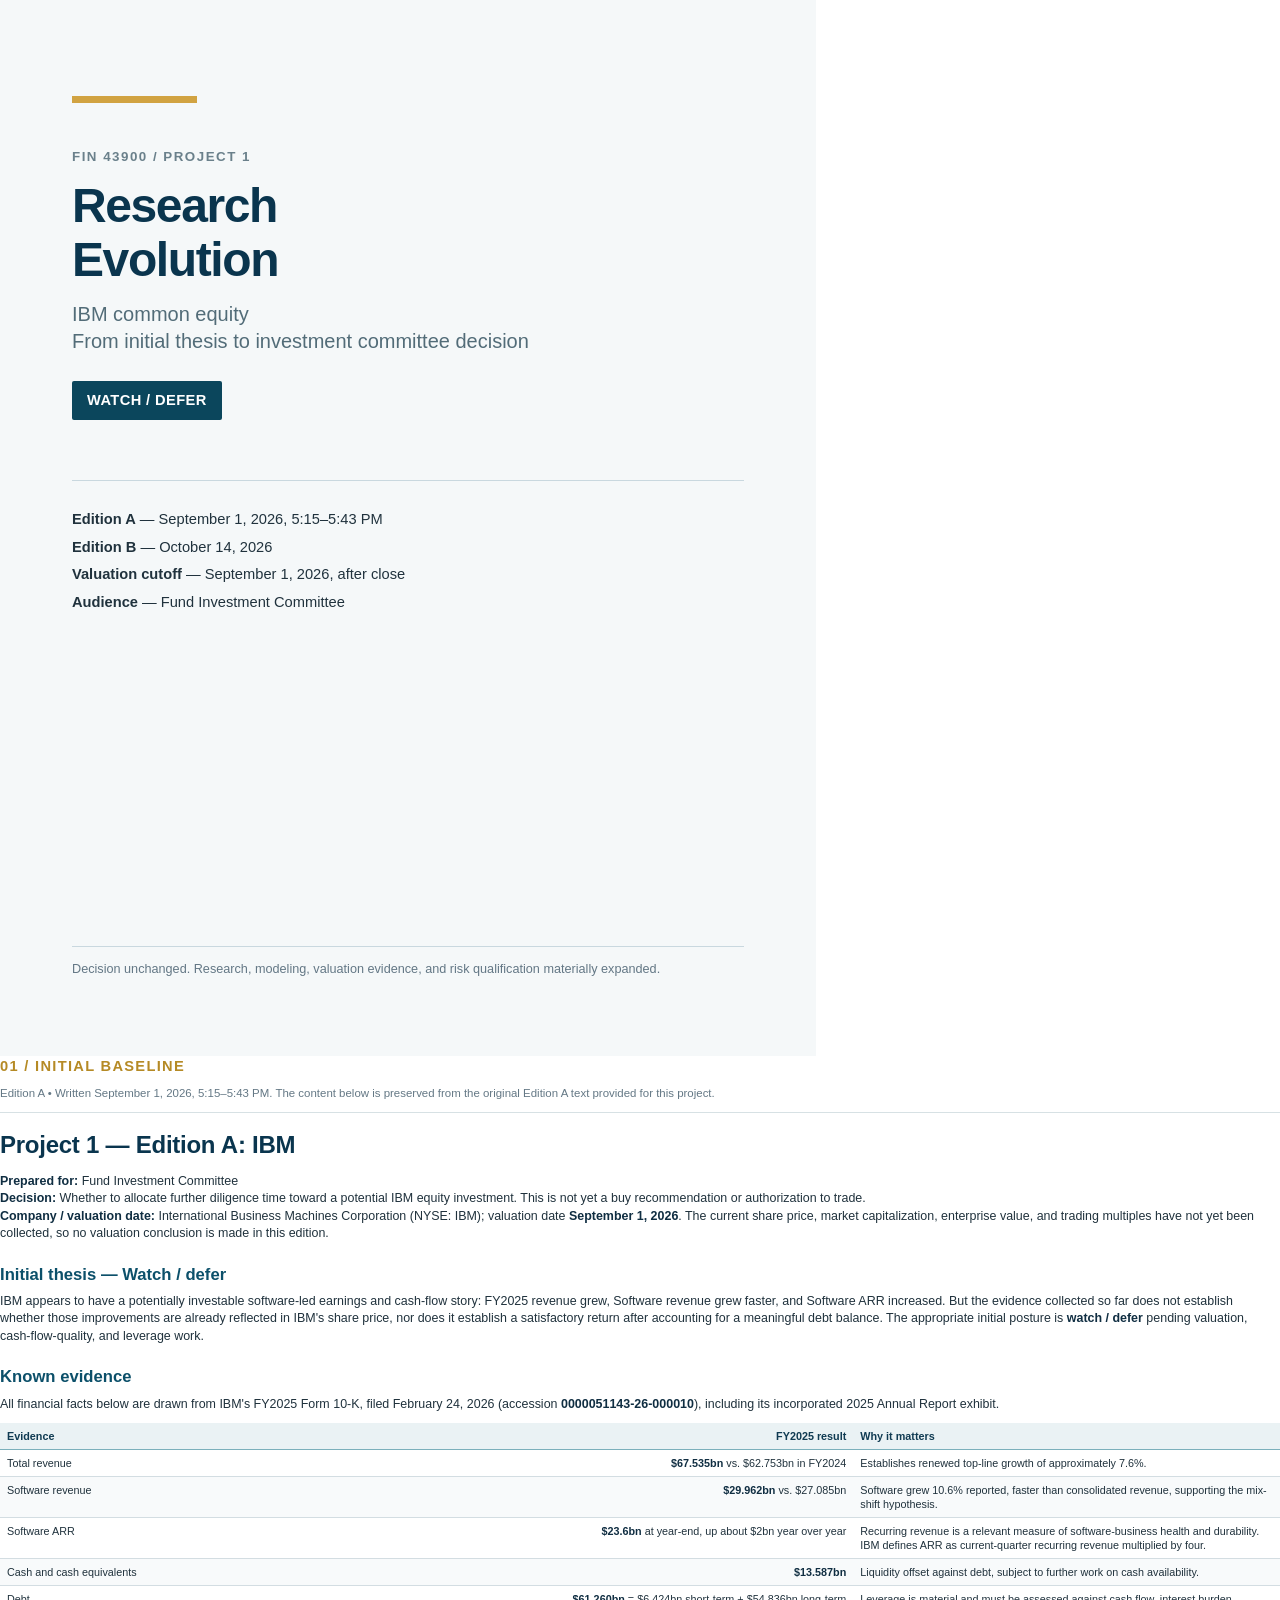
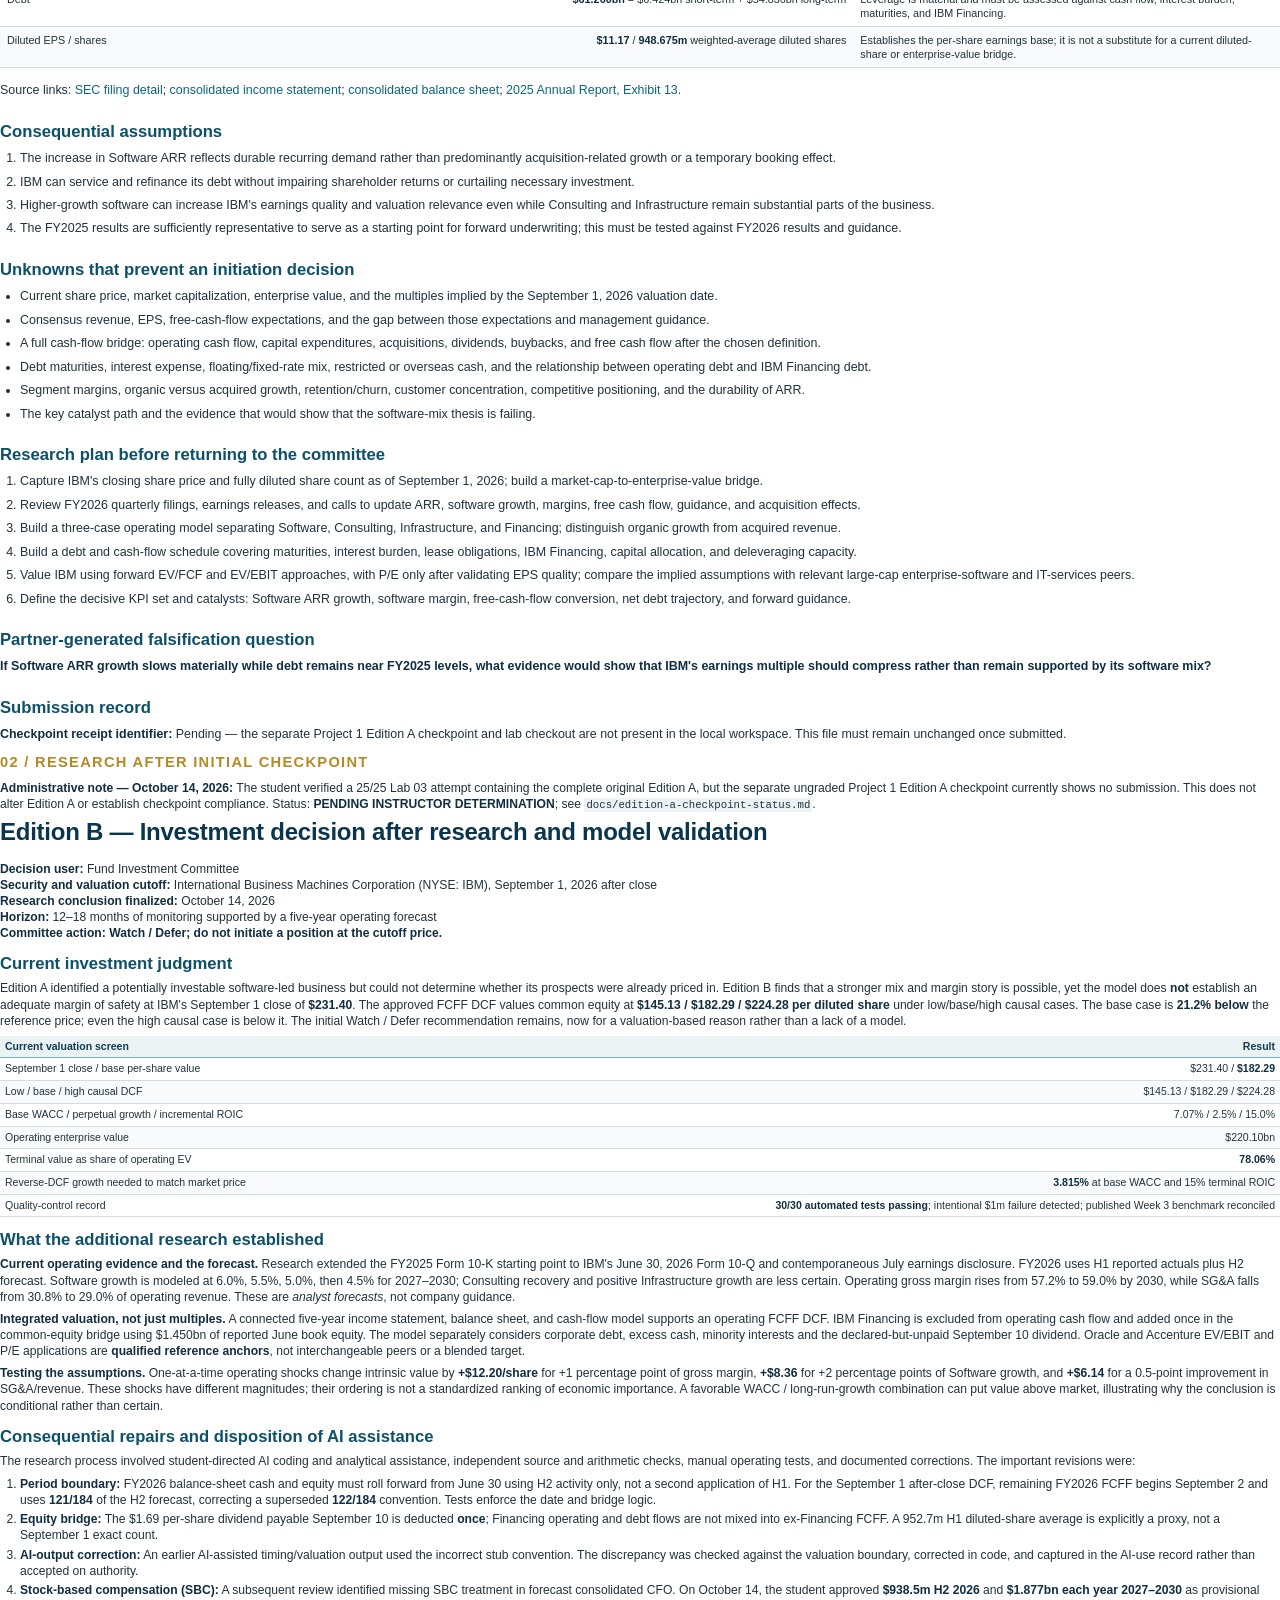
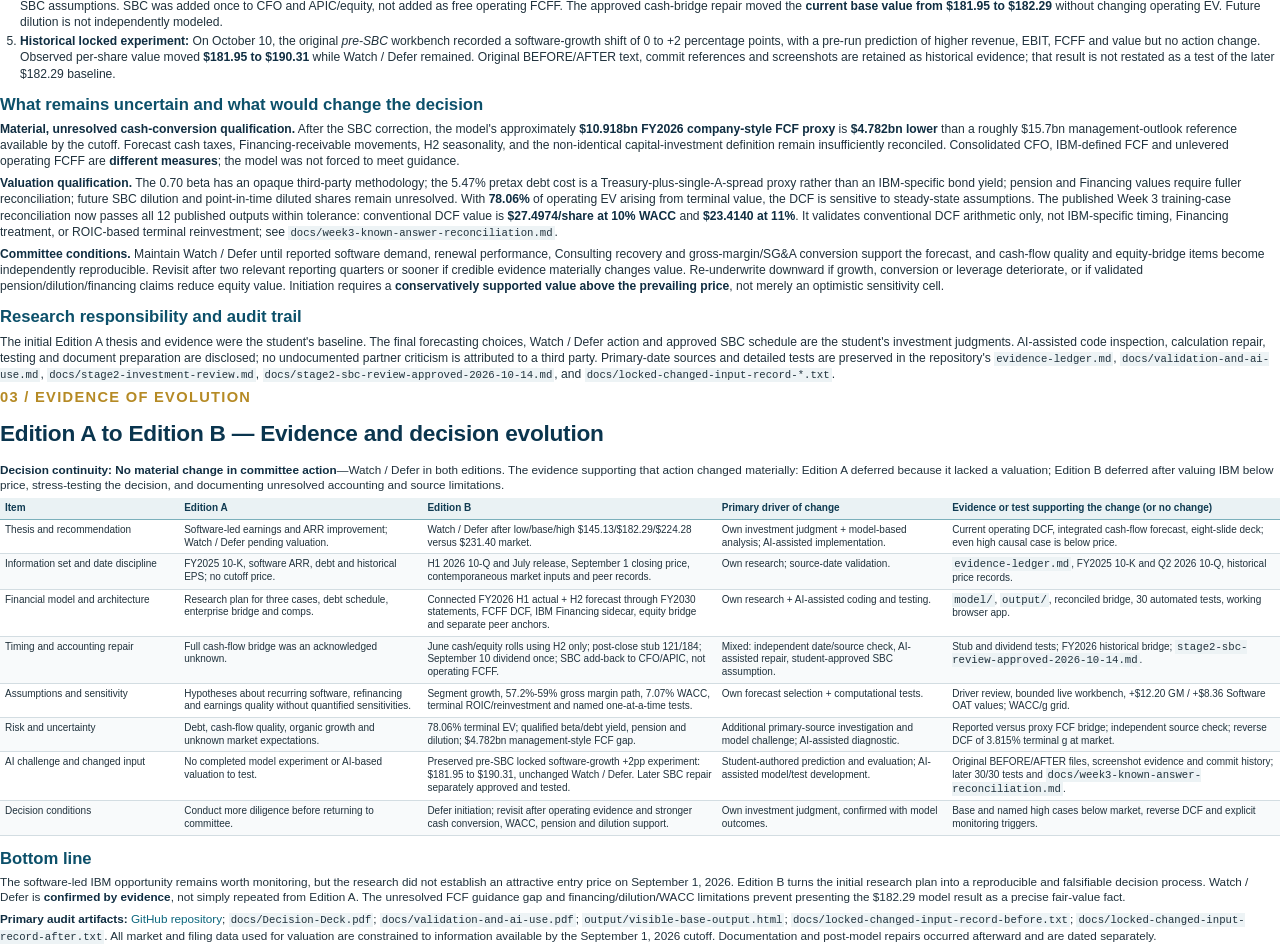
==== commit 0a20d43c: "Resolve Final IBM Project 1 Compliance Gaps" ====
--- a/docs/Research-Evolution.html
+++ b/docs/Research-Evolution.html
@@ -132,7 +132,7 @@
 <h2>Submission record</h2>
 <p><strong>Checkpoint receipt identifier:</strong> Pending — the separate Project 1 Edition A checkpoint and lab checkout are not present in the local workspace. This file must remain unchanged once submitted.</p>
 </div></section>
-<section class="document-section section-b"><div class="section-heading">02 / Research after initial checkpoint</div><div class="section-body"><h1>Edition B — Investment decision after research and model validation</h1>
+<section class="document-section section-b"><div class="section-heading">02 / Research after initial checkpoint</div><div class="section-body"><p><strong>Administrative note — October 14, 2026:</strong> The student verified a 25/25 Lab 03 attempt containing the complete original Edition A, but the separate ungraded Project 1 Edition A checkpoint currently shows no submission. This does not alter Edition A or establish checkpoint compliance. Status: <strong>PENDING INSTRUCTOR DETERMINATION</strong>; see <code>docs/edition-a-checkpoint-status.md</code>.</p><h1>Edition B — Investment decision after research and model validation</h1>
 <p><strong>Decision user:</strong> Fund Investment Committee<br />
 <strong>Security and valuation cutoff:</strong> International Business Machines Corporation (NYSE: IBM), September 1, 2026 after close<br />
 <strong>Research conclusion finalized:</strong> October 14, 2026<br />
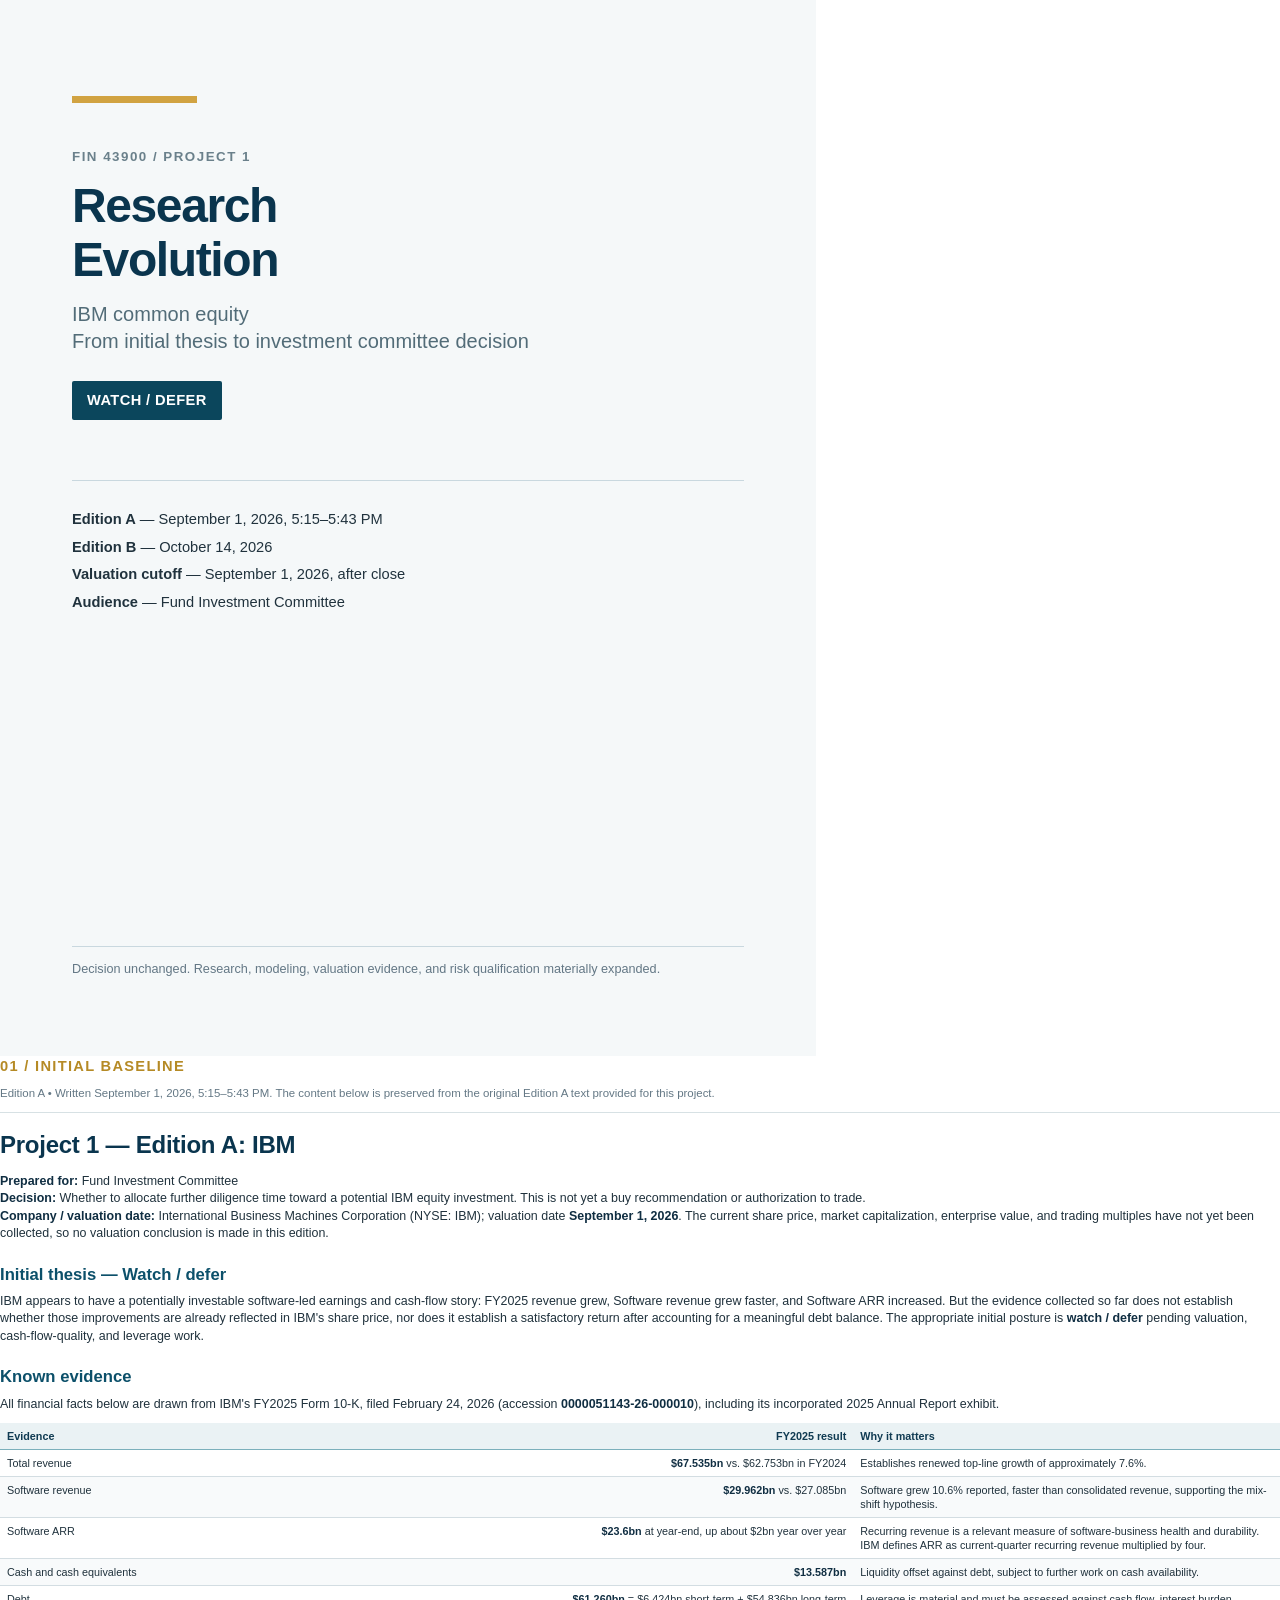
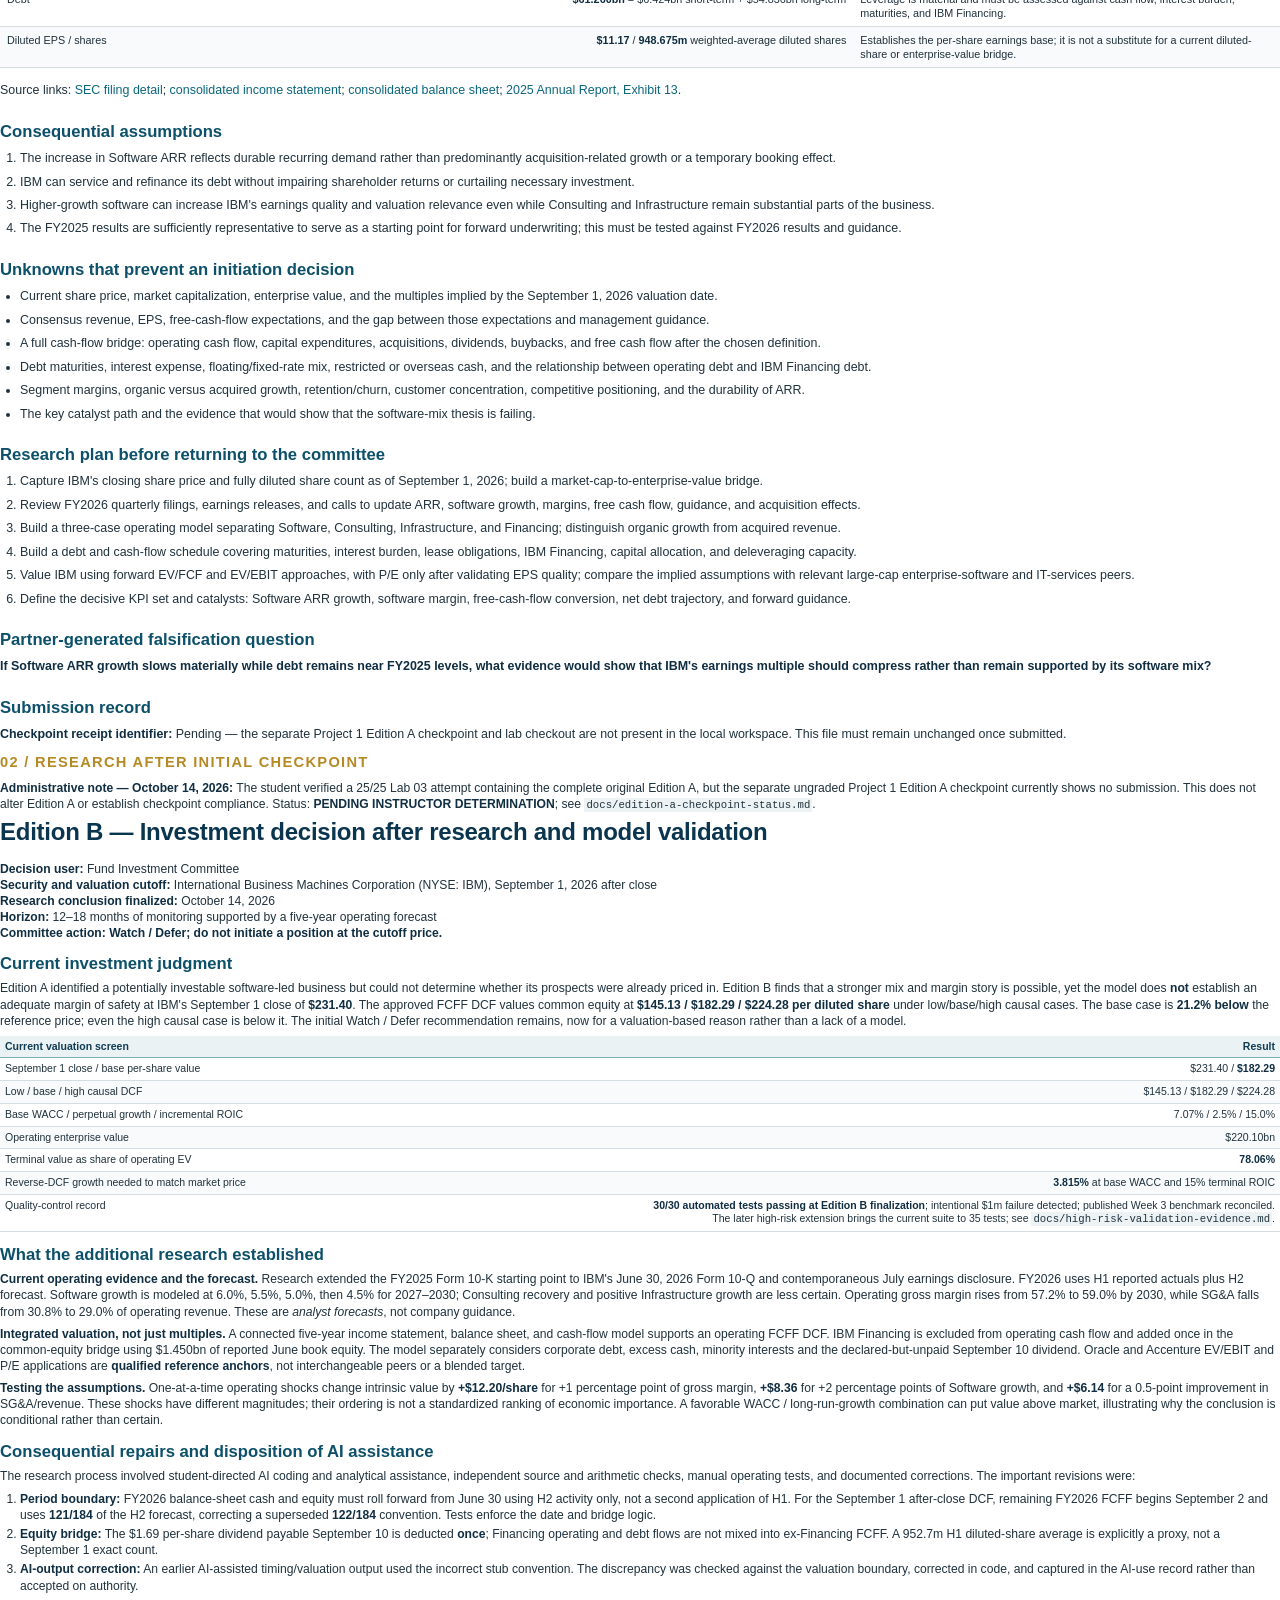
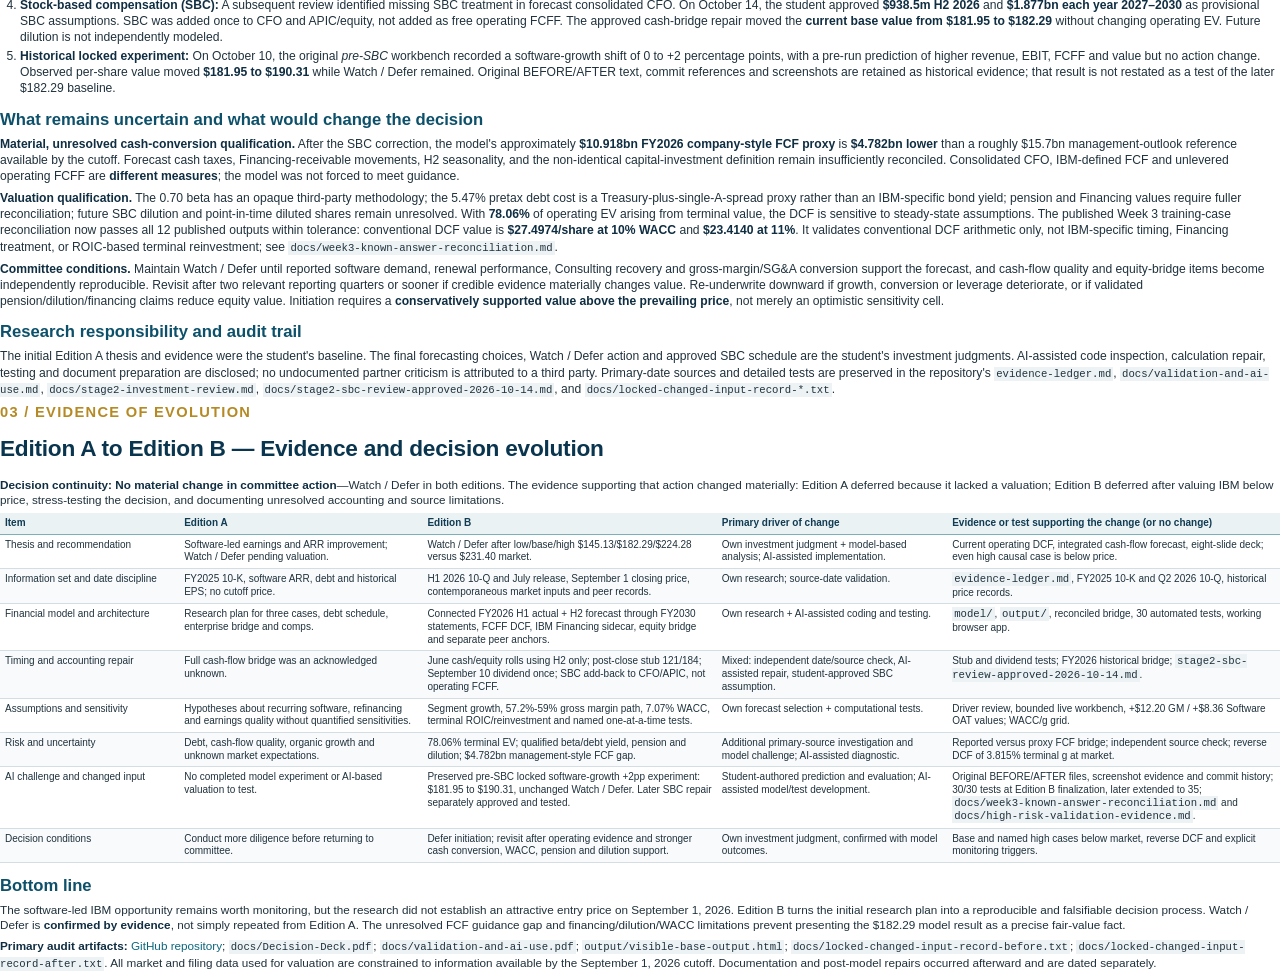
==== commit 45e8128a: "Prepare IBM Project 1 Manifest and Submission Audit" ====
--- a/docs/Research-Evolution.html
+++ b/docs/Research-Evolution.html
@@ -174,7 +174,7 @@
 </tr>
 <tr>
   <td style="text-align:left">Quality-control record</td>
-  <td style="text-align:right"><strong>30/30 automated tests passing</strong>; intentional $1m failure detected; published Week 3 benchmark reconciled</td>
+  <td style="text-align:right"><strong>30/30 automated tests passing at Edition B finalization</strong>; intentional $1m failure detected; published Week 3 benchmark reconciled. The later high-risk extension brings the current suite to 35 tests; see <code>docs/high-risk-validation-evidence.md</code>.</td>
 </tr>
 </tbody>
 </table>
@@ -258,7 +258,7 @@
   <td>No completed model experiment or AI-based valuation to test.</td>
   <td>Preserved pre-SBC locked software-growth +2pp experiment: $181.95 to $190.31, unchanged Watch / Defer. Later SBC repair separately approved and tested.</td>
   <td>Student-authored prediction and evaluation; AI-assisted model/test development.</td>
-  <td>Original BEFORE/AFTER files, screenshot evidence and commit history; later 30/30 tests and <code>docs/week3-known-answer-reconciliation.md</code>.</td>
+  <td>Original BEFORE/AFTER files, screenshot evidence and commit history; 30/30 tests at Edition B finalization, later extended to 35; <code>docs/week3-known-answer-reconciliation.md</code> and <code>docs/high-risk-validation-evidence.md</code>.</td>
 </tr>
 <tr>
   <td>Decision conditions</td>
